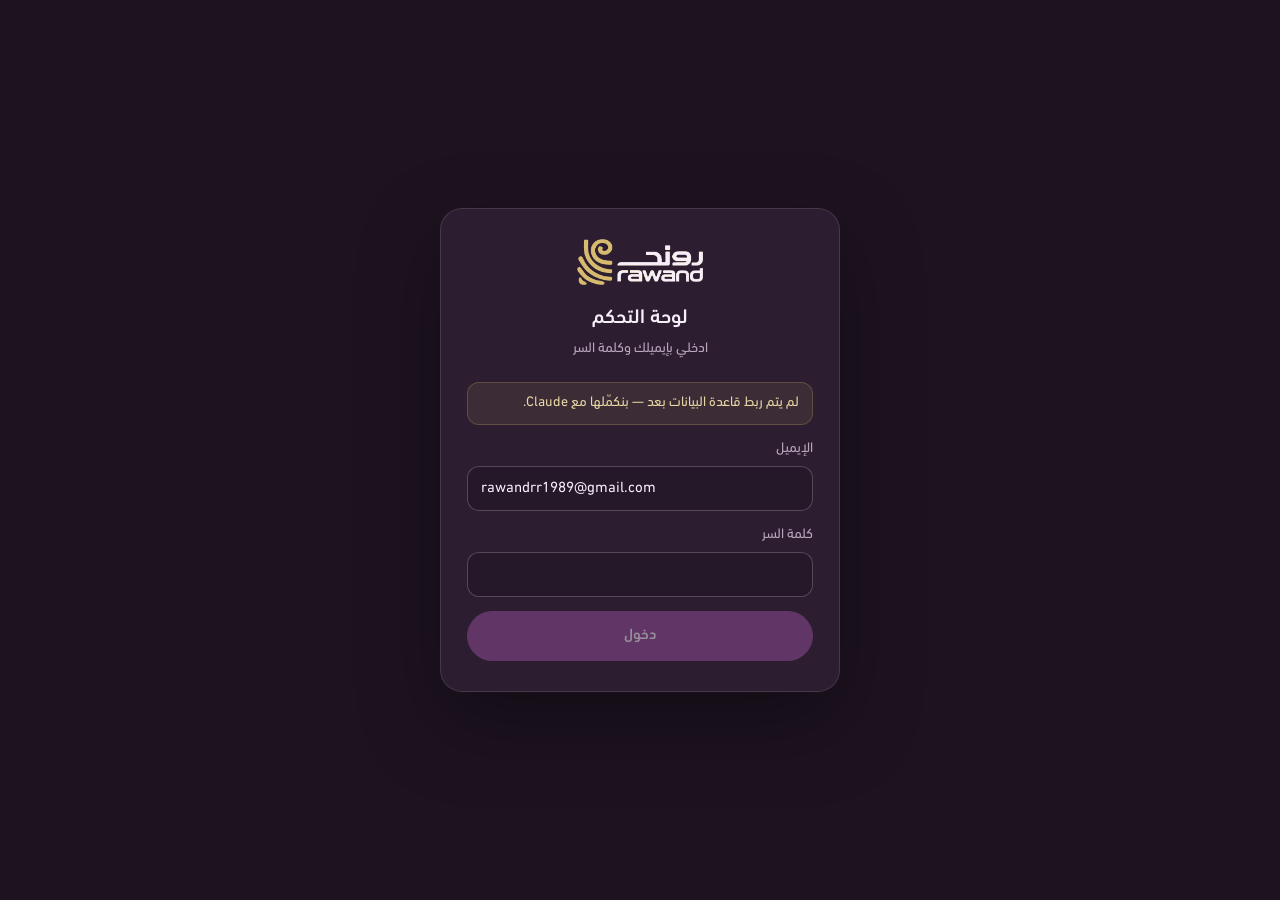
==== admin/index.html @ 7fa87ea2 "Add admin dashboard, live data layer and database setup Co-Authored-By: Claude Opus 5.5 <noreply@ant" ====
<!doctype html>
<html lang="ar" dir="rtl">
<head>
<meta charset="utf-8">
<meta name="viewport" content="width=device-width,initial-scale=1,viewport-fit=cover">
<meta name="robots" content="noindex,nofollow">
<meta name="color-scheme" content="dark">
<meta name="darkreader-lock">
<title>لوحة التحكم — Rawand</title>
<link rel="icon" href="/assets/logo-color.png">
<link rel="stylesheet" href="/assets/fonts.css">
<style>
:root{
  --bg:#1D1320; --bg2:#251829; --card:#2C1E30; --card2:#342438; --line:rgba(240,225,243,.12); --line2:rgba(240,225,243,.24);
  --fg:#F6EFF8; --muted:#BBA6BF; --dim:#8F7A93;
  --orchid:#964E9E; --orchid-hi:#E6A9EC; --gold:#C9B06D; --wa:#25D366;
  --new:#E6A9EC; --prog:#E9C46A; --done:#5FD39A; --danger:#FF7A85;
  --f:'DIN Next Rawand','DIN Next LT W23','Segoe UI',Tahoma,Arial,sans-serif;
  --r:16px; --gut:max(16px,env(safe-area-inset-left,0px));
}
*{box-sizing:border-box}
html,body{margin:0;background:var(--bg);color:var(--fg);font-family:var(--f);font-size:15px;line-height:1.55;-webkit-font-smoothing:antialiased}
body{min-height:100vh}
button,input,select,textarea{font:inherit;color:inherit}
button{cursor:pointer}
a{color:var(--orchid-hi)}
[hidden]{display:none!important}
.sr{position:absolute;width:1px;height:1px;overflow:hidden;clip:rect(0 0 0 0)}

/* ---------- buttons & inputs ---------- */
.btn{display:inline-flex;align-items:center;justify-content:center;gap:8px;border:1px solid var(--line2);background:transparent;border-radius:999px;padding:9px 18px;font-weight:500;transition:background .18s,border-color .18s,transform .12s;white-space:nowrap}
.btn:hover{background:rgba(240,225,243,.06);border-color:rgba(240,225,243,.4)}
.btn:active{transform:scale(.97)}
.btn.pri{background:var(--orchid);border-color:var(--orchid);color:#fff}
.btn.pri:hover{background:#A75DB0}
.btn.sm{padding:6px 13px;font-size:13.5px}
.btn.ghost{border-color:transparent}
.btn.danger{color:var(--danger);border-color:rgba(255,122,133,.35)}
.btn.danger:hover{background:rgba(255,122,133,.1)}
.btn[disabled]{opacity:.5;pointer-events:none}
.btn svg,.ic svg{width:18px;height:18px}
.ic{display:inline-grid;place-items:center;width:36px;height:36px;border-radius:50%;border:1px solid var(--line);background:transparent;transition:background .18s}
.ic:hover{background:rgba(240,225,243,.08)}
.ic.danger:hover{background:rgba(255,122,133,.12);color:var(--danger)}
label.f{display:block;font-size:13.5px;color:var(--muted);margin:0 0 6px}
.inp{width:100%;background:var(--bg2);border:1px solid var(--line2);border-radius:12px;padding:10px 13px;outline:none;transition:border-color .18s,box-shadow .18s}
.inp:focus{border-color:var(--orchid-hi);box-shadow:0 0 0 3px rgba(230,169,236,.15)}
textarea.inp{resize:vertical;min-height:90px}
select.inp{appearance:none;background-image:url("data:image/svg+xml,%3Csvg xmlns='http://www.w3.org/2000/svg' viewBox='0 0 24 24' fill='none' stroke='%23BBA6BF' stroke-width='2' stroke-linecap='round' stroke-linejoin='round'%3E%3Cpath d='m6 9 6 6 6-6'/%3E%3C/svg%3E");background-position:left 12px center;background-size:16px;background-repeat:no-repeat;padding-left:36px}
.row2{display:grid;grid-template-columns:1fr 1fr;gap:14px}
.fld{margin-bottom:14px}
@media (max-width:640px){.row2{grid-template-columns:1fr}}

/* ---------- login ---------- */
.login{min-height:100vh;display:grid;place-items:center;padding:24px var(--gut)}
.login-box{width:min(400px,100%);background:var(--card);border:1px solid var(--line);border-radius:22px;padding:30px 26px;box-shadow:0 30px 80px rgba(0,0,0,.35)}
.login-box img{height:46px;display:block;margin:0 auto 18px}
.login-box h1{font-size:20px;text-align:center;margin:0 0 4px;font-weight:500}
.login-box p{color:var(--muted);text-align:center;margin:0 0 22px;font-size:14px}
.login-box .btn{width:100%;padding:12px}
.msg{font-size:13.5px;border-radius:12px;padding:10px 13px;margin:0 0 14px}
.msg.err{background:rgba(255,122,133,.1);color:#FFB1B8;border:1px solid rgba(255,122,133,.25)}
.msg.info{background:rgba(201,176,109,.1);color:#E8D7A4;border:1px solid rgba(201,176,109,.25)}

/* ---------- shell ---------- */
.top{position:sticky;top:0;z-index:20;background:rgba(29,19,32,.88);backdrop-filter:blur(14px);-webkit-backdrop-filter:blur(14px);border-bottom:1px solid var(--line)}
.top-in{max-width:1180px;margin:0 auto;padding:12px var(--gut);display:flex;align-items:center;gap:14px}
.top-in .logo{height:34px}
@media (max-width:520px){.top-in .ttl{display:none}}
.top-in .ttl{font-weight:500;color:var(--muted);font-size:14px;padding-inline-start:14px;border-inline-start:1px solid var(--line)}
.top-in .sp{flex:1}
.tabs{max-width:1180px;margin:0 auto;padding:0 var(--gut) 10px;display:flex;gap:6px;overflow-x:auto;scrollbar-width:none}
.tabs::-webkit-scrollbar{display:none}
.tab{display:inline-flex;align-items:center;gap:8px;border:1px solid transparent;background:transparent;border-radius:999px;padding:8px 16px;color:var(--muted);font-weight:500;white-space:nowrap;transition:all .18s}
.tab:hover{color:var(--fg);background:rgba(240,225,243,.05)}
.tab[aria-selected="true"]{color:var(--fg);background:var(--card2);border-color:var(--line2)}
.tab svg{width:17px;height:17px}
.badge{min-width:20px;height:20px;padding:0 6px;border-radius:999px;background:var(--orchid);color:#fff;font-size:12px;display:inline-grid;place-items:center;line-height:1}
main{max-width:1180px;margin:0 auto;padding:22px var(--gut) 80px}
.head{display:flex;align-items:flex-end;justify-content:space-between;gap:14px;flex-wrap:wrap;margin-bottom:18px}
.head h2{margin:0;font-size:24px;font-weight:500}
.head p{margin:2px 0 0;color:var(--muted);font-size:14px}
.tools{display:flex;gap:8px;flex-wrap:wrap;align-items:center}
.chips{display:flex;gap:6px;flex-wrap:wrap}
.chip{border:1px solid var(--line2);background:transparent;border-radius:999px;padding:6px 14px;font-size:13.5px;color:var(--muted);display:inline-flex;gap:6px;align-items:center}
.chip[aria-pressed="true"]{background:var(--fg);color:var(--bg);border-color:var(--fg)}
.chip .n{opacity:.7;font-size:12px}
.search{position:relative}
.search input{padding-inline-start:36px;width:220px}
.search svg{position:absolute;inset-inline-start:12px;top:50%;transform:translateY(-50%);width:16px;height:16px;color:var(--dim)}
@media (max-width:640px){.search input{width:100%}.search{flex:1}}
.empty{text-align:center;color:var(--muted);padding:60px 20px;border:1px dashed var(--line2);border-radius:var(--r)}
.empty b{display:block;color:var(--fg);font-size:17px;font-weight:500;margin-bottom:4px}
.loading{color:var(--muted);padding:40px 0;text-align:center}

/* ---------- requests ---------- */
.reqs{display:grid;gap:12px}
.req{background:var(--card);border:1px solid var(--line);border-radius:var(--r);padding:16px 18px;display:grid;gap:10px;position:relative;transition:border-color .2s}
.req.is-new{border-color:rgba(230,169,236,.35)}
.req.is-new::before{content:"";position:absolute;inset-inline-start:-1px;top:18px;bottom:18px;width:3px;border-radius:3px;background:var(--orchid-hi)}
.req-top{display:flex;gap:10px;align-items:flex-start;justify-content:space-between;flex-wrap:wrap}
.req-who b{font-size:16.5px;font-weight:500}
.req-meta{display:flex;gap:6px 14px;flex-wrap:wrap;color:var(--muted);font-size:13.5px;margin-top:3px}
.tag{display:inline-flex;align-items:center;gap:6px;border-radius:999px;padding:3px 11px;font-size:13px;background:rgba(150,78,158,.22);color:var(--orchid-hi)}
.tag.g{background:rgba(201,176,109,.14);color:var(--gold)}
.req-msg{white-space:pre-wrap;background:var(--bg2);border-radius:12px;padding:11px 13px;font-size:14.5px}
.req-act{display:flex;gap:8px;flex-wrap:wrap;align-items:center}
.seg{display:inline-flex;background:var(--bg2);border:1px solid var(--line);border-radius:999px;padding:3px}
.seg button{border:0;background:transparent;border-radius:999px;padding:6px 13px;font-size:13.5px;color:var(--muted);display:inline-flex;gap:6px;align-items:center}
.seg button .dot{width:7px;height:7px;border-radius:50%;background:currentColor}
.seg button[aria-pressed="true"][data-s="new"]{background:rgba(230,169,236,.16);color:var(--new)}
.seg button[aria-pressed="true"][data-s="in_progress"]{background:rgba(233,196,106,.15);color:var(--prog)}
.seg button[aria-pressed="true"][data-s="done"]{background:rgba(95,211,154,.14);color:var(--done)}
.note{width:100%;background:transparent;border:1px dashed var(--line2);border-radius:12px;padding:8px 12px;font-size:14px;resize:vertical;min-height:40px;outline:none}
.note:focus{border-style:solid;border-color:var(--orchid-hi)}
.sp{flex:1}
.wa-btn{color:var(--wa);border-color:rgba(37,211,102,.35)}
.wa-btn:hover{background:rgba(37,211,102,.1)}

/* ---------- stats ---------- */
.kpis{display:grid;grid-template-columns:repeat(5,1fr);gap:12px;margin-bottom:14px}
@media (max-width:980px){.kpis{grid-template-columns:repeat(3,1fr)}}
@media (max-width:560px){.kpis{grid-template-columns:repeat(2,1fr)}}
.kpi{background:var(--card);border:1px solid var(--line);border-radius:var(--r);padding:15px 16px}
.kpi small{display:block;color:var(--muted);font-size:13px}
.kpi b{display:block;font-size:30px;font-weight:500;line-height:1.2;margin-top:4px;font-variant-numeric:tabular-nums}
.kpi i{font-style:normal;font-size:12.5px;color:var(--dim)}
.panel{background:var(--card);border:1px solid var(--line);border-radius:var(--r);padding:16px 18px}
.panel h3{margin:0 0 12px;font-size:15.5px;font-weight:500;display:flex;justify-content:space-between;gap:10px}
.panel h3 span{color:var(--dim);font-size:13px;font-weight:400}
.grid2{display:grid;grid-template-columns:repeat(2,1fr);gap:12px;margin-top:12px}
.grid3{display:grid;grid-template-columns:repeat(3,1fr);gap:12px;margin-top:12px}
@media (max-width:900px){.grid2,.grid3{grid-template-columns:1fr}}
.chart{width:100%;height:220px;display:block}
.chart .bar{fill:var(--orchid);transition:fill .15s}
.chart .bar:hover{fill:var(--orchid-hi)}
.chart text{fill:var(--dim);font-size:11px;font-family:var(--f)}
.chart .gl{stroke:var(--line);stroke-width:1}
.hb{display:grid;gap:9px}
.hb-row{display:grid;grid-template-columns:minmax(0,1fr) auto;gap:4px 12px;font-size:14px}
.hb-row .lb{overflow:hidden;text-overflow:ellipsis;white-space:nowrap}
.hb-row .v{color:var(--muted);font-variant-numeric:tabular-nums}
.hb-row .tr{grid-column:1/-1;height:6px;border-radius:6px;background:var(--bg2);overflow:hidden}
.hb-row .tr i{display:block;height:100%;border-radius:6px;background:linear-gradient(90deg,var(--orchid),var(--orchid-hi))}
.hb-empty{color:var(--dim);font-size:14px}

/* ---------- projects & reviews ---------- */
.cards{display:grid;grid-template-columns:repeat(auto-fill,minmax(250px,1fr));gap:14px}
.pc{background:var(--card);border:1px solid var(--line);border-radius:var(--r);overflow:hidden;display:flex;flex-direction:column;transition:transform .2s,border-color .2s}
.pc:hover{transform:translateY(-2px);border-color:var(--line2)}
.pc .cv{aspect-ratio:4/3;background:var(--bg2) center/cover no-repeat;position:relative}
.pc .cv .cnt{position:absolute;bottom:10px;inset-inline-start:10px;background:rgba(0,0,0,.55);border-radius:999px;padding:2px 10px;font-size:12.5px}
.pc .bd{padding:13px 15px;display:grid;gap:6px;flex:1}
.pc .bd b{font-weight:500;font-size:16px}
.pc .ft{display:flex;gap:6px;align-items:center;padding:10px 12px;border-top:1px solid var(--line)}
.off{opacity:.55}
.pill-off{font-size:12px;color:var(--dim);border:1px solid var(--line2);border-radius:999px;padding:1px 9px}
.rv{background:var(--card);border:1px solid var(--line);border-radius:var(--r);padding:15px 17px;display:grid;gap:8px}
.rv .st{color:var(--gold);letter-spacing:2px}
.rv p{margin:0;font-size:14.5px;color:#E9DDEB;display:-webkit-box;-webkit-line-clamp:4;-webkit-box-orient:vertical;overflow:hidden}
.rv .who{display:flex;align-items:center;gap:10px;color:var(--muted);font-size:13.5px}
.rv .who b{color:var(--fg);font-weight:500;font-size:15px}
.rv .ft{display:flex;gap:6px;align-items:center;border-top:1px solid var(--line);padding-top:10px;margin-top:2px}
.note-box{font-size:13.5px;color:var(--muted);background:var(--bg2);border-radius:12px;padding:10px 14px;margin-bottom:16px}

/* ---------- modal ---------- */
dialog{border:0;padding:0;background:transparent;color:var(--fg);max-width:none;max-height:none}
dialog::backdrop{background:rgba(10,5,12,.65);backdrop-filter:blur(4px)}
.mdl{width:min(720px,calc(100vw - 24px));max-height:calc(100vh - 40px);overflow:auto;background:var(--card);border:1px solid var(--line2);border-radius:22px;padding:22px 22px 18px}
.mdl h3{margin:0 0 16px;font-size:19px;font-weight:500;display:flex;justify-content:space-between;align-items:center}
.mdl-ft{display:flex;gap:8px;justify-content:flex-start;margin-top:8px;position:sticky;bottom:-18px;background:var(--card);padding:12px 0 2px}
.imgs{display:grid;grid-template-columns:repeat(auto-fill,minmax(110px,1fr));gap:10px}
.im{position:relative;aspect-ratio:1;border-radius:12px;overflow:hidden;background:var(--bg2) center/cover no-repeat;border:1px solid var(--line)}
.im .ctl{position:absolute;inset:auto 6px 6px 6px;display:flex;gap:4px;justify-content:center;opacity:0;transition:opacity .15s}
.im:hover .ctl,.im:focus-within .ctl{opacity:1}
@media (hover:none){.im .ctl{opacity:1}}
.im .ctl button{width:28px;height:28px;border-radius:50%;border:0;background:rgba(0,0,0,.65);display:grid;place-items:center;color:#fff}
.im .ctl button svg{width:14px;height:14px}
.im .first{position:absolute;top:6px;inset-inline-start:6px;background:var(--gold);color:#1D1320;font-size:11px;border-radius:999px;padding:1px 8px}
.im.up{display:grid;place-items:center;color:var(--muted);font-size:12.5px;text-align:center}
.drop{border:1.5px dashed var(--line2);border-radius:12px;display:grid;place-items:center;aspect-ratio:1;color:var(--muted);font-size:13px;text-align:center;padding:8px;cursor:pointer;transition:border-color .2s,background .2s}
.drop:hover,.drop.over{border-color:var(--orchid-hi);background:rgba(230,169,236,.06);color:var(--fg)}
.drop svg{width:24px;height:24px;display:block;margin:0 auto 4px}
.stars-in{display:flex;gap:4px;direction:ltr;justify-content:flex-end}
.stars-in button{border:0;background:none;font-size:24px;color:var(--dim);padding:0 2px;line-height:1}
.stars-in button.on{color:var(--gold)}
.av-pick{display:flex;gap:8px}
.av-pick button{border:1px solid var(--line2);background:transparent;border-radius:999px;padding:7px 15px}
.av-pick button[aria-pressed="true"]{background:var(--fg);color:var(--bg)}
.sw{display:inline-flex;align-items:center;gap:10px;cursor:pointer;user-select:none}
.sw input{appearance:none;width:42px;height:24px;border-radius:999px;background:var(--line2);position:relative;transition:background .2s;margin:0;cursor:pointer}
.sw input::after{content:"";position:absolute;top:3px;inset-inline-start:3px;width:18px;height:18px;border-radius:50%;background:#fff;transition:inset-inline-start .2s}
.sw input:checked{background:var(--orchid)}
.sw input:checked::after{inset-inline-start:21px}

/* ---------- toast ---------- */
.toast{position:fixed;bottom:22px;left:50%;transform:translate(-50%,20px);background:var(--fg);color:var(--bg);border-radius:999px;padding:10px 20px;font-weight:500;opacity:0;pointer-events:none;transition:all .25s;z-index:100;box-shadow:0 12px 30px rgba(0,0,0,.35)}
.toast.on{opacity:1;transform:translate(-50%,0)}
.toast.err{background:var(--danger);color:#fff}
</style>
</head>
<body>

<!-- ============ LOGIN ============ -->
<section class="login" id="vLogin" hidden>
  <form class="login-box" id="loginForm" novalidate>
    <img src="/assets/logo-onDark.png" alt="Rawand">
    <h1>لوحة التحكم</h1>
    <p>ادخلي بإيميلك وكلمة السر</p>
    <div class="msg info" id="cfgMsg" hidden>لم يتم ربط قاعدة البيانات بعد — بنكمّلها مع Claude.</div>
    <div class="msg err" id="loginErr" hidden></div>
    <div class="fld"><label class="f" for="lEmail">الإيميل</label><input class="inp" id="lEmail" type="email" autocomplete="username" dir="ltr" value="rawandrr1989@gmail.com"></div>
    <div class="fld"><label class="f" for="lPass">كلمة السر</label><input class="inp" id="lPass" type="password" autocomplete="current-password" dir="ltr"></div>
    <button class="btn pri" type="submit" id="lBtn">دخول</button>
  </form>
</section>

<!-- ============ APP ============ -->
<div id="vApp" hidden>
  <header class="top">
    <div class="top-in">
      <img class="logo" src="/assets/logo-onDark.png" alt="Rawand">
      <span class="ttl">لوحة التحكم</span>
      <span class="sp"></span>
      <a class="btn sm" href="/" target="_blank" rel="noopener">
        <svg viewBox="0 0 24 24" fill="none" stroke="currentColor" stroke-width="1.8" stroke-linecap="round" stroke-linejoin="round"><path d="M14 4h6v6"/><path d="M10 14 20 4"/><path d="M19 14v5a1 1 0 0 1-1 1H5a1 1 0 0 1-1-1V6a1 1 0 0 1 1-1h5"/></svg>
        الموقع
      </a>
      <button class="ic" id="logout" type="button" title="تسجيل خروج" aria-label="تسجيل خروج">
        <svg viewBox="0 0 24 24" fill="none" stroke="currentColor" stroke-width="1.8" stroke-linecap="round" stroke-linejoin="round"><path d="M15 4h3a2 2 0 0 1 2 2v12a2 2 0 0 1-2 2h-3"/><path d="M10 17 5 12l5-5"/><path d="M5 12h11"/></svg>
      </button>
    </div>
    <nav class="tabs" role="tablist">
      <button class="tab" role="tab" data-v="requests" aria-selected="true">
        <svg viewBox="0 0 24 24" fill="none" stroke="currentColor" stroke-width="1.8" stroke-linecap="round" stroke-linejoin="round"><path d="M4 13h4l2 3h4l2-3h4"/><path d="M5.5 5h13L20 13v6H4v-6z"/></svg>
        الطلبات <span class="badge" id="newBadge" hidden>0</span>
      </button>
      <button class="tab" role="tab" data-v="stats" aria-selected="false">
        <svg viewBox="0 0 24 24" fill="none" stroke="currentColor" stroke-width="1.8" stroke-linecap="round"><path d="M5 20V11"/><path d="M12 20V5"/><path d="M19 20v-6"/></svg>
        الإحصائيات
      </button>
      <button class="tab" role="tab" data-v="projects" aria-selected="false">
        <svg viewBox="0 0 24 24" fill="none" stroke="currentColor" stroke-width="1.8" stroke-linejoin="round"><rect x="3.5" y="4.5" width="17" height="15" rx="2.5"/><path d="m4 16 5-5 4 4 2.5-2.5L20 17" stroke-linecap="round"/><circle cx="15.5" cy="9" r="1.6"/></svg>
        المشاريع
      </button>
      <button class="tab" role="tab" data-v="reviews" aria-selected="false">
        <svg viewBox="0 0 24 24" fill="none" stroke="currentColor" stroke-width="1.8" stroke-linejoin="round"><path d="m12 3.8 2.5 5.1 5.6.8-4 3.9.9 5.6-5-2.6-5 2.6.9-5.6-4-3.9 5.6-.8z"/></svg>
        الآراء
      </button>
    </nav>
  </header>

  <main>
    <!-- REQUESTS -->
    <section data-view="requests">
      <div class="head">
        <div><h2>الطلبات</h2><p>كل طلب بيوصل من فورم «اطلب تصميمك» بالموقع.</p></div>
        <div class="tools">
          <label class="search"><span class="sr">بحث</span><svg viewBox="0 0 24 24" fill="none" stroke="currentColor" stroke-width="2" stroke-linecap="round"><circle cx="11" cy="11" r="7"/><path d="m20 20-3.5-3.5"/></svg><input class="inp" id="rqSearch" type="search" placeholder="ابحثي بالاسم أو النص…"></label>
          <button class="btn sm" id="rqRefresh" type="button"><svg viewBox="0 0 24 24" fill="none" stroke="currentColor" stroke-width="1.8" stroke-linecap="round" stroke-linejoin="round"><path d="M20 11a8 8 0 1 0-2.3 5.7"/><path d="M20 5v6h-6"/></svg>تحديث</button>
        </div>
      </div>
      <div class="chips" id="rqChips" style="margin-bottom:16px"></div>
      <div class="reqs" id="rqList"><div class="loading">جاري التحميل…</div></div>
    </section>

    <!-- STATS -->
    <section data-view="stats" hidden>
      <div class="head">
        <div><h2>الإحصائيات</h2><p>زياراتك إنتِ ما بتنحسب.</p></div>
        <div class="tools">
          <div class="chips" id="stRange">
            <button class="chip" data-d="1" aria-pressed="false">اليوم</button>
            <button class="chip" data-d="7" aria-pressed="false">٧ أيام</button>
            <button class="chip" data-d="30" aria-pressed="true">٣٠ يوم</button>
            <button class="chip" data-d="90" aria-pressed="false">٩٠ يوم</button>
          </div>
        </div>
      </div>
      <div id="stBody"><div class="loading">جاري التحميل…</div></div>
    </section>

    <!-- PROJECTS -->
    <section data-view="projects" hidden>
      <div class="head">
        <div><h2>المشاريع</h2><p>أي مشروع بتضيفيه هون بينزل بمعرض الأعمال بالقسم اللي بتختاريه.</p></div>
        <div class="tools"><button class="btn pri" id="pjAdd" type="button"><svg viewBox="0 0 24 24" fill="none" stroke="currentColor" stroke-width="2" stroke-linecap="round"><path d="M12 5v14M5 12h14"/></svg>مشروع جديد</button></div>
      </div>
      <div class="note-box">المشاريع الموجودة أصلاً بالموقع (VELORA، VEUSSEA، SAYRA…) ثابتة بالتصميم، ولتعديلها احكي لـ Claude.</div>
      <div class="cards" id="pjList"><div class="loading">جاري التحميل…</div></div>
    </section>

    <!-- REVIEWS -->
    <section data-view="reviews" hidden>
      <div class="head">
        <div><h2>آراء العملاء</h2><p>الترتيب هون هو نفس ترتيبها بالموقع.</p></div>
        <div class="tools"><button class="btn pri" id="rvAdd" type="button"><svg viewBox="0 0 24 24" fill="none" stroke="currentColor" stroke-width="2" stroke-linecap="round"><path d="M12 5v14M5 12h14"/></svg>رأي جديد</button></div>
      </div>
      <div class="cards" id="rvList"><div class="loading">جاري التحميل…</div></div>
    </section>
  </main>
</div>

<!-- project editor -->
<dialog id="pjDlg">
  <form class="mdl" id="pjForm" method="dialog" novalidate>
    <h3><span id="pjTitle">مشروع جديد</span><button class="ic" type="button" data-close aria-label="إغلاق"><svg viewBox="0 0 24 24" fill="none" stroke="currentColor" stroke-width="2" stroke-linecap="round"><path d="M6 6l12 12M18 6 6 18"/></svg></button></h3>
    <div class="row2">
      <div class="fld"><label class="f" for="pTa">اسم المشروع (عربي) *</label><input class="inp" id="pTa" required></div>
      <div class="fld"><label class="f" for="pTe">اسم المشروع (English)</label><input class="inp" id="pTe" dir="ltr"></div>
    </div>
    <div class="row2">
      <div class="fld"><label class="f" for="pCat">القسم *</label>
        <select class="inp" id="pCat"><option value="identity">هوية بصرية</option><option value="social">سوشيال ميديا</option><option value="logo">تصميم شعارات</option><option value="motion">موشن جرافيك</option></select></div>
      <div class="fld"><label class="f">الظهور بالموقع</label><label class="sw" style="margin-top:8px"><input type="checkbox" id="pPub" checked><span>منشور</span></label></div>
    </div>
    <div class="fld"><label class="f" for="pDa">وصف قصير (عربي)</label><textarea class="inp" id="pDa" rows="3"></textarea></div>
    <div class="fld"><label class="f" for="pDe">وصف قصير (English)</label><textarea class="inp" id="pDe" rows="3" dir="ltr"></textarea></div>
    <div class="fld"><label class="f">الصور — أول صورة هي الغلاف. بتتضغط لحالها قبل الرفع.</label>
      <div class="imgs" id="pImgs"></div>
      <input type="file" id="pFile" accept="image/*" multiple hidden>
    </div>
    <div class="msg err" id="pErr" hidden></div>
    <div class="mdl-ft"><button class="btn pri" type="submit" id="pSave">حفظ</button><button class="btn" type="button" data-close>إلغاء</button></div>
  </form>
</dialog>

<!-- review editor -->
<dialog id="rvDlg">
  <form class="mdl" id="rvForm" method="dialog" novalidate>
    <h3><span id="rvTitle">رأي جديد</span><button class="ic" type="button" data-close aria-label="إغلاق"><svg viewBox="0 0 24 24" fill="none" stroke="currentColor" stroke-width="2" stroke-linecap="round"><path d="M6 6l12 12M18 6 6 18"/></svg></button></h3>
    <div class="row2">
      <div class="fld"><label class="f" for="rNa">اسم العميل (عربي) *</label><input class="inp" id="rNa"></div>
      <div class="fld"><label class="f" for="rNe">اسم العميل (English)</label><input class="inp" id="rNe" dir="ltr"></div>
    </div>
    <div class="row2">
      <div class="fld"><label class="f" for="rPa">نوع المشروع (عربي)</label><input class="inp" id="rPa" placeholder="مثلاً: هوية بصرية"></div>
      <div class="fld"><label class="f" for="rPe">نوع المشروع (English)</label><input class="inp" id="rPe" dir="ltr" placeholder="e.g. Visual identity"></div>
    </div>
    <div class="fld"><label class="f" for="rTa">نص الرأي (عربي) *</label><textarea class="inp" id="rTa" rows="4"></textarea></div>
    <div class="fld"><label class="f" for="rTe">نص الرأي (English)</label><textarea class="inp" id="rTe" rows="4" dir="ltr"></textarea></div>
    <div class="row2">
      <div class="fld"><label class="f">التقييم</label><div class="stars-in" id="rStars"></div></div>
      <div class="fld"><label class="f">الأيقونة</label><div class="av-pick" id="rAv"><button type="button" data-a="woman">👩 امرأة</button><button type="button" data-a="man">👨 رجل</button></div></div>
    </div>
    <div class="fld"><label class="sw"><input type="checkbox" id="rPub" checked><span>منشور بالموقع</span></label></div>
    <div class="msg err" id="rErr" hidden></div>
    <div class="mdl-ft"><button class="btn pri" type="submit" id="rSave">حفظ</button><button class="btn" type="button" data-close>إلغاء</button></div>
  </form>
</dialog>

<div class="toast" id="toast" role="status" aria-live="polite"></div>

<script src="/assets/rw-config.js"></script>
<script src="/admin/supabase.js"></script>
<script>
(function(){
'use strict';
var $=function(s,r){return (r||document).querySelector(s)}, $$=function(s,r){return Array.prototype.slice.call((r||document).querySelectorAll(s))};
var CFG=window.RW_SB||{};
var sb=null;

/* ---------- helpers ---------- */
function esc(s){return String(s==null?'':s).replace(/[&<>"']/g,function(c){return{'&':'&amp;','<':'&lt;','>':'&gt;','"':'&quot;',"'":'&#39;'}[c]})}
var tt;
function toast(msg,err){var t=$('#toast');t.textContent=msg;t.className='toast on'+(err?' err':'');clearTimeout(tt);tt=setTimeout(function(){t.className='toast'+(err?' err':'')},2600)}
function fail(e){console.error(e);toast('صار خطأ: '+((e&&e.message)||'حاولي مرة تانية'),true)}
var AR_NUM=new Intl.NumberFormat('en-US');
function n(x){return AR_NUM.format(x||0)}
function when(iso){
  var d=new Date(iso), s=(Date.now()-d)/1000;
  if(s<60) return 'الآن';
  if(s<3600) return 'قبل '+n(Math.floor(s/60))+' دقيقة';
  if(s<86400) return 'قبل '+n(Math.floor(s/3600))+' ساعة';
  if(s<86400*7) return 'قبل '+n(Math.floor(s/86400))+' يوم';
  return d.toLocaleDateString('ar-EG-u-nu-latn',{day:'numeric',month:'long',year:'numeric'});
}
function full(iso){return new Date(iso).toLocaleString('ar-EG-u-nu-latn',{weekday:'long',day:'numeric',month:'long',hour:'numeric',minute:'2-digit'})}
var CAT={identity:'هوية بصرية',social:'سوشيال ميديا',logo:'تصميم شعارات',motion:'موشن جرافيك'};
var ST={new:'جديد',in_progress:'قيد التنفيذ',done:'منتهي'};
var ICON={
  up:'<svg viewBox="0 0 24 24" fill="none" stroke="currentColor" stroke-width="2" stroke-linecap="round" stroke-linejoin="round"><path d="m6 15 6-6 6 6"/></svg>',
  down:'<svg viewBox="0 0 24 24" fill="none" stroke="currentColor" stroke-width="2" stroke-linecap="round" stroke-linejoin="round"><path d="m6 9 6 6 6-6"/></svg>',
  right:'<svg viewBox="0 0 24 24" fill="none" stroke="currentColor" stroke-width="2" stroke-linecap="round" stroke-linejoin="round"><path d="m9 6 6 6-6 6"/></svg>',
  left:'<svg viewBox="0 0 24 24" fill="none" stroke="currentColor" stroke-width="2" stroke-linecap="round" stroke-linejoin="round"><path d="m15 6-6 6 6 6"/></svg>',
  edit:'<svg viewBox="0 0 24 24" fill="none" stroke="currentColor" stroke-width="1.8" stroke-linecap="round" stroke-linejoin="round"><path d="M4 20h4L19 9l-4-4L4 16z"/><path d="m13.5 6.5 4 4"/></svg>',
  trash:'<svg viewBox="0 0 24 24" fill="none" stroke="currentColor" stroke-width="1.8" stroke-linecap="round" stroke-linejoin="round"><path d="M4 7h16"/><path d="M9 7V4.5h6V7"/><path d="M6.5 7 7.5 20h9l1-13"/></svg>',
  eye:'<svg viewBox="0 0 24 24" fill="none" stroke="currentColor" stroke-width="1.8" stroke-linecap="round" stroke-linejoin="round"><path d="M2.5 12S6 5.5 12 5.5 21.5 12 21.5 12 18 18.5 12 18.5 2.5 12 2.5 12z"/><circle cx="12" cy="12" r="3"/></svg>',
  eyeoff:'<svg viewBox="0 0 24 24" fill="none" stroke="currentColor" stroke-width="1.8" stroke-linecap="round" stroke-linejoin="round"><path d="M4 4l16 16"/><path d="M9.9 5.8A9.6 9.6 0 0 1 12 5.5C18 5.5 21.5 12 21.5 12a17 17 0 0 1-3 3.8M6.2 7.5A17 17 0 0 0 2.5 12S6 18.5 12 18.5c1.4 0 2.7-.3 3.8-.9"/><path d="M10 10a3 3 0 0 0 4 4"/></svg>',
  x:'<svg viewBox="0 0 24 24" fill="none" stroke="currentColor" stroke-width="2.2" stroke-linecap="round"><path d="M6 6l12 12M18 6 6 18"/></svg>',
  plus:'<svg viewBox="0 0 24 24" fill="none" stroke="currentColor" stroke-width="1.8" stroke-linecap="round"><path d="M12 5v14M5 12h14"/></svg>',
  wa:'<svg viewBox="0 0 24 24" fill="currentColor"><path d="M12 2a10 10 0 0 0-8.6 15.1L2 22l5-1.3A10 10 0 1 0 12 2Zm0 18.2c-1.5 0-3-.4-4.3-1.2l-.3-.2-3 .8.8-2.9-.2-.3A8.2 8.2 0 1 1 12 20.2Z"/></svg>',
  mail:'<svg viewBox="0 0 24 24" fill="none" stroke="currentColor" stroke-width="1.8" stroke-linecap="round" stroke-linejoin="round"><rect x="3" y="5" width="18" height="14" rx="2.5"/><path d="m3.5 7 8.5 6 8.5-6"/></svg>'
};

/* ---------- boot ---------- */
function showLogin(){$('#vApp').hidden=true;$('#vLogin').hidden=false;setTimeout(function(){$('#lPass').focus()},50)}
if(!CFG.url||!CFG.key||!window.supabase){
  $('#vLogin').hidden=false;$('#cfgMsg').hidden=false;$('#lBtn').disabled=true;
  return;
}
sb=window.supabase.createClient(CFG.url,CFG.key,{auth:{persistSession:true,autoRefreshToken:true}});
try{localStorage.setItem('rw-admin','1')}catch(e){}

$('#loginForm').addEventListener('submit',function(e){
  e.preventDefault();
  var b=$('#lBtn'), er=$('#loginErr'); er.hidden=true; b.disabled=true; b.textContent='جاري الدخول…';
  sb.auth.signInWithPassword({email:$('#lEmail').value.trim(),password:$('#lPass').value}).then(function(r){
    b.disabled=false; b.textContent='دخول';
    if(r.error){er.textContent=/Invalid login/i.test(r.error.message)?'الإيميل أو كلمة السر غلط.':r.error.message;er.hidden=false;return}
    start();
  });
});
$('#logout').addEventListener('click',function(){sb.auth.signOut().then(function(){location.reload()})});
sb.auth.getSession().then(function(r){ if(r.data&&r.data.session) start(); else showLogin(); });

var started=false;
function start(){
  if(started) return; started=true;
  $('#vLogin').hidden=true; $('#vApp').hidden=false;
  var v=(location.hash||'').slice(1); if(!VIEWS[v]) v='requests';
  go(v);
  loadRequests();
  setInterval(function(){ if(!document.hidden) loadRequests(true) },60000);
}

/* ---------- tabs ---------- */
var VIEWS={requests:function(){},stats:function(){loadStats()},projects:function(){loadProjects()},reviews:function(){loadReviews()}};
function go(v){
  $$('.tab').forEach(function(t){t.setAttribute('aria-selected',t.dataset.v===v?'true':'false')});
  $$('[data-view]').forEach(function(s){s.hidden=s.dataset.view!==v});
  history.replaceState(null,'','#'+v);
  VIEWS[v]();
  window.scrollTo(0,0);
}
$$('.tab').forEach(function(t){t.addEventListener('click',function(){go(t.dataset.v)})});

/* ================= REQUESTS ================= */
var RQ=[], rqFilter='all';
function loadRequests(quiet){
  return sb.from('requests').select('*').order('created_at',{ascending:false}).limit(500).then(function(r){
    if(r.error) return quiet?null:fail(r.error);
    RQ=r.data||[]; renderRequests();
  });
}
function renderRequests(){
  var c={all:RQ.length,new:0,in_progress:0,done:0}; RQ.forEach(function(x){c[x.status]++});
  var b=$('#newBadge'); b.textContent=n(c.new); b.hidden=!c.new;
  document.title=(c.new?'('+c.new+') ':'')+'لوحة التحكم — Rawand';
  $('#rqChips').innerHTML=[['all','الكل'],['new','جديد'],['in_progress','قيد التنفيذ'],['done','منتهي']].map(function(x){
    return '<button class="chip" data-f="'+x[0]+'" aria-pressed="'+(rqFilter===x[0])+'">'+x[1]+' <span class="n">'+n(c[x[0]])+'</span></button>';
  }).join('');
  var q=$('#rqSearch').value.trim().toLowerCase();
  var list=RQ.filter(function(x){
    if(rqFilter!=='all'&&x.status!==rqFilter) return false;
    if(!q) return true;
    return [x.name,x.message,x.service,x.contact,x.note].join(' ').toLowerCase().indexOf(q)>=0;
  });
  var L=$('#rqList');
  if(!RQ.length){L.innerHTML='<div class="empty"><b>لسا ما في طلبات</b>أول ما حدا يعبّي فورم «اطلب تصميمك» بيظهر طلبه هون.</div>';return}
  if(!list.length){L.innerHTML='<div class="empty"><b>ما في نتائج</b>جربي فلتر تاني.</div>';return}
  L.innerHTML=list.map(function(x){
    var ct=(x.contact||'').trim(), digits=ct.replace(/[^\d]/g,''), act='';
    if(ct.indexOf('@')>0) act='<a class="btn sm" href="mailto:'+esc(ct)+'">'+ICON.mail+'إيميل</a>';
    else if(digits.length>=8) act='<a class="btn sm wa-btn" href="https://wa.me/'+digits.replace(/^00/,'')+'" target="_blank" rel="noopener">'+ICON.wa+'واتساب</a>';
    return '<article class="req'+(x.status==='new'?' is-new':'')+'" data-id="'+x.id+'">'+
      '<div class="req-top"><div class="req-who"><b>'+esc(x.name||'بدون اسم')+'</b>'+
        '<div class="req-meta"><span title="'+esc(full(x.created_at))+'">'+when(x.created_at)+'</span>'+(ct?'<span dir="ltr">'+esc(ct)+'</span>':'')+(x.lang==='en'?'<span>English</span>':'')+'</div></div>'+
        '<div class="chips">'+(x.service?'<span class="tag">'+esc(x.service)+'</span>':'')+(x.budget?'<span class="tag g">'+esc(x.budget)+'</span>':'')+'</div></div>'+
      (x.message?'<div class="req-msg">'+esc(x.message)+'</div>':'')+
      '<textarea class="note" rows="1" placeholder="ملاحظة لإلك (ما حدا بيشوفها)…" data-note>'+esc(x.note||'')+'</textarea>'+
      '<div class="req-act"><div class="seg" role="group" aria-label="الحالة">'+
        ['new','in_progress','done'].map(function(s){return '<button type="button" data-s="'+s+'" aria-pressed="'+(x.status===s)+'"><span class="dot"></span>'+ST[s]+'</button>'}).join('')+
      '</div><span class="sp"></span>'+act+'<button class="ic danger" type="button" data-del title="حذف" aria-label="حذف">'+ICON.trash+'</button></div>'+
    '</article>';
  }).join('');
}
$('#rqChips').addEventListener('click',function(e){var b=e.target.closest('.chip');if(!b)return;rqFilter=b.dataset.f;renderRequests()});
$('#rqSearch').addEventListener('input',renderRequests);
$('#rqRefresh').addEventListener('click',function(){loadRequests().then(function(){toast('تم التحديث')})});
$('#rqList').addEventListener('click',function(e){
  var card=e.target.closest('.req'); if(!card) return; var id=+card.dataset.id, x=RQ.find(function(r){return r.id===id});
  var sbtn=e.target.closest('[data-s]');
  if(sbtn){ var s=sbtn.dataset.s; if(x.status===s) return; var old=x.status; x.status=s; renderRequests();
    sb.from('requests').update({status:s}).eq('id',id).then(function(r){ if(r.error){x.status=old;renderRequests();fail(r.error)} else toast('صار «'+ST[s]+'»') }); return; }
  if(e.target.closest('[data-del]')){
    if(!confirm('أكيد بدك تحذفي طلب «'+(x.name||'بدون اسم')+'»؟')) return;
    sb.from('requests').delete().eq('id',id).then(function(r){ if(r.error) return fail(r.error); RQ=RQ.filter(function(q){return q.id!==id}); renderRequests(); toast('انحذف الطلب') });
  }
});
$('#rqList').addEventListener('change',function(e){
  if(!e.target.matches('[data-note]')) return;
  var id=+e.target.closest('.req').dataset.id, x=RQ.find(function(r){return r.id===id}), v=e.target.value.trim()||null;
  sb.from('requests').update({note:v}).eq('id',id).then(function(r){ if(r.error) return fail(r.error); x.note=v; toast('انحفظت الملاحظة') });
});

/* ================= STATS ================= */
var stDays=30;
$('#stRange').addEventListener('click',function(e){var b=e.target.closest('.chip');if(!b)return;stDays=+b.dataset.d;$$('#stRange .chip').forEach(function(c){c.setAttribute('aria-pressed',c===b)});loadStats()});
function since(days){var d=new Date();d.setHours(0,0,0,0);d.setDate(d.getDate()-(days-1));return d}
function fetchEvents(from){
  var all=[], page=0, size=1000;
  function next(){
    return sb.from('events').select('created_at,type,label,ref,device,lang,sid').gte('created_at',from.toISOString())
      .order('created_at',{ascending:true}).range(page*size,page*size+size-1).then(function(r){
        if(r.error) throw r.error;
        all=all.concat(r.data||[]);
        if((r.data||[]).length===size&&page<40){page++;return next()}
        return all;
      });
  }
  return next();
}
var stToken=0;
function loadStats(){
  var tok=++stToken, from=since(stDays);
  $('#stBody').innerHTML='<div class="loading">جاري التحميل…</div>';
  fetchEvents(from).then(function(ev){ if(tok===stToken) renderStats(ev,from) }).catch(fail);
}
function count(arr,key){var m={};arr.forEach(function(x){var k=typeof key==='function'?key(x):x[key];if(k==null||k==='')return;m[k]=(m[k]||0)+1});return Object.keys(m).map(function(k){return[k,m[k]]}).sort(function(a,b){return b[1]-a[1]})}
function uniq(arr,key){var s={};arr.forEach(function(x){s[x[key]]=1});return Object.keys(s).length}
function hbars(rows,map,limit){
  rows=rows.slice(0,limit||7);
  if(!rows.length) return '<div class="hb-empty">لسا ما في بيانات.</div>';
  var mx=rows[0][1];
  return '<div class="hb">'+rows.map(function(r){
    var name=map?(map[r[0]]||r[0]):r[0];
    return '<div class="hb-row"><span class="lb" title="'+esc(name)+'">'+esc(name)+'</span><span class="v">'+n(r[1])+'</span><span class="tr"><i style="width:'+Math.max(3,r[1]/mx*100)+'%"></i></span></div>';
  }).join('')+'</div>';
}
var EVT={view:'فتح الموقع',whatsapp:'ضغط واتساب',request:'إرسال طلب',cta:'زر «اطلب تصميمك»',service:'طلب من قسم الخدمات',gallery:'فتح معرض الأعمال',filter:'فلترة المعرض',image:'فتح صورة',email:'ضغط الإيميل',lang:'تغيير اللغة',mode:'تغيير الوضع الليلي',outbound:'رابط خارجي'};
var DEV={mobile:'موبايل',desktop:'كمبيوتر',tablet:'تابلت'};
var FIL={all:'الكل',social:'سوشيال ميديا',logo:'شعارات',identity:'هوية بصرية',motion:'موشن'};
var SVC={identity:'هوية بصرية',social:'سوشيال ميديا',logo:'شعار',motion:'موشن',print:'مطبوعات',presentation:'عروض تقديمية'};
function dayKey(d){return d.getFullYear()+'-'+(d.getMonth()+1)+'-'+d.getDate()}
function renderStats(ev,from){
  var visitors=uniq(ev,'sid');
  var views=ev.filter(function(e){return e.type==='view'});
  var wa=ev.filter(function(e){return e.type==='whatsapp'});
  var req=ev.filter(function(e){return e.type==='request'});
  var waUsers=uniq(wa,'sid');
  var conv=visitors?Math.round(waUsers/visitors*1000)/10:0;
  var reqDb=RQ.filter(function(r){return new Date(r.created_at)>=from}).length;

  // daily series
  var days=[], idx={}, d=new Date(from), today=new Date(); today.setHours(0,0,0,0);
  while(d<=today){var k=dayKey(d);idx[k]=days.length;days.push({d:new Date(d),s:{},v:0});d.setDate(d.getDate()+1)}
  ev.forEach(function(e){var t=new Date(e.created_at),i=idx[dayKey(t)];if(i==null)return;days[i].s[e.sid]=1;if(e.type==='view')days[i].v++});
  var series=days.map(function(x){return{d:x.d,u:Object.keys(x.s).length,v:x.v}});

  var hourly=stDays===1;
  if(hourly){
    series=[];for(var h=0;h<24;h++)series.push({h:h,s:{},u:0,v:0});
    ev.forEach(function(e){var t=new Date(e.created_at);series[t.getHours()].s[e.sid]=1;if(e.type==='view')series[t.getHours()].v++});
    series.forEach(function(x){x.u=Object.keys(x.s).length});
  }

  var refs=count(views,function(e){return e.ref||'دخول مباشر / واتساب'});
  var imgs=count(ev.filter(function(e){return e.type==='image'}),'label');
  var svcs=count(ev.filter(function(e){return e.type==='service'||e.type==='request'}),function(e){return SVC[e.label]||e.label});
  var filters=count(ev.filter(function(e){return e.type==='filter'&&e.label!=='all'}),'label');
  var acts=count(ev.filter(function(e){return e.type!=='view'}),'type');
  var devs=count(views,'device');
  var langs=count(views,function(e){return e.lang==='en'?'إنجليزي':'عربي'});

  $('#stBody').innerHTML=
    '<div class="kpis">'+
      kpi('الزوّار',visitors,'شخص مختلف')+
      kpi('مرات فتح الموقع',views.length,'')+
      kpi('ضغطات واتساب',wa.length,n(waUsers)+' شخص')+
      kpi('الطلبات',reqDb,'من الفورم')+
      kpi('نسبة التواصل',conv,'% من الزوار راسلوكي',true)+
    '</div>'+
    '<div class="panel"><h3>'+(hourly?'الزوار حسب الساعة (اليوم)':'الزوار كل يوم')+'<span>مرّري على العمود لتشوفي الرقم</span></h3>'+chart(series,hourly)+'</div>'+
    '<div class="grid2">'+
      '<div class="panel"><h3>شو بيعملوا بالموقع</h3>'+hbars(acts,EVT,8)+'</div>'+
      '<div class="panel"><h3>من وين بيجوا</h3>'+hbars(refs,null,7)+'</div>'+
    '</div>'+
    '<div class="grid3">'+
      '<div class="panel"><h3>أكثر الصور فتحاً</h3>'+hbars(imgs,null,6)+'</div>'+
      '<div class="panel"><h3>الخدمات المطلوبة</h3>'+hbars(svcs,null,6)+'</div>'+
      '<div class="panel"><h3>أقسام المعرض</h3>'+hbars(filters,FIL,5)+'</div>'+
    '</div>'+
    '<div class="grid2">'+
      '<div class="panel"><h3>الأجهزة</h3>'+hbars(devs,DEV,3)+'</div>'+
      '<div class="panel"><h3>لغة التصفح</h3>'+hbars(langs,null,2)+'</div>'+
    '</div>';
}
function kpi(t,v,sub,pct){return '<div class="kpi"><small>'+t+'</small><b>'+(pct?n(v)+'%':n(v))+'</b><i>'+esc(pct?'من الزوار راسلوكي':sub)+'</i></div>'}
function chart(series,hourly){
  var W=1000,H=220,pl=34,pb=26,pt=10,cw=W-pl-6,ch=H-pb-pt;
  var mx=Math.max.apply(null,series.map(function(x){return x.u}).concat([1]));
  var step=Math.max(1,Math.ceil(mx/4)), top=step*4;
  var bw=cw/series.length, gap=Math.min(6,bw*.28);
  var g='';
  for(var i=0;i<=4;i++){var y=pt+ch-ch*i/4;g+='<line class="gl" x1="'+pl+'" x2="'+(W-6)+'" y1="'+y+'" y2="'+y+'"/><text x="'+(pl-8)+'" y="'+(y+4)+'" text-anchor="end">'+n(step*i)+'</text>'}
  var every=Math.ceil(series.length/10);
  series.forEach(function(x,k){
    var h=ch*x.u/top, xx=pl+k*bw+gap/2, y=pt+ch-h;
    var lab=hourly?(x.h+':00'):x.d.toLocaleDateString('ar-EG-u-nu-latn',{day:'numeric',month:'short'});
    g+='<rect class="bar" x="'+xx+'" y="'+(x.u?y:pt+ch-1)+'" width="'+Math.max(1,bw-gap)+'" height="'+(x.u?Math.max(h,2):1)+'" rx="3"><title>'+lab+': '+n(x.u)+' زائر · '+n(x.v)+' فتح</title></rect>';
    if(k%every===0) g+='<text x="'+(xx+(bw-gap)/2)+'" y="'+(H-8)+'" text-anchor="middle">'+lab+'</text>';
  });
  return '<svg class="chart" viewBox="0 0 '+W+' '+H+'" preserveAspectRatio="none" style="direction:ltr" role="img" aria-label="رسم الزوار">'+g+'</svg>';
}

/* ================= PROJECTS ================= */
var PJ=[];
function loadProjects(){
  return sb.from('projects').select('*').order('sort',{ascending:true}).order('created_at',{ascending:false}).then(function(r){
    if(r.error) return fail(r.error); PJ=r.data||[]; renderProjects();
  });
}
function renderProjects(){
  var L=$('#pjList');
  if(!PJ.length){L.innerHTML='<div class="empty" style="grid-column:1/-1"><b>لسا ما ضفتي مشاريع من هون</b>اضغطي «مشروع جديد» وارفعي صوره، وبينزل بالمعرض فوراً.</div>';return}
  L.innerHTML=PJ.map(function(p,i){
    var im=p.images||[];
    return '<article class="pc'+(p.published?'':' off')+'" data-id="'+p.id+'">'+
      '<div class="cv" style="background-image:url(\''+esc(im[0]||'')+'\')">'+(im.length?'<span class="cnt">'+n(im.length)+' صور</span>':'')+'</div>'+
      '<div class="bd"><b>'+esc(p.title_ar)+'</b><div><span class="tag">'+CAT[p.category]+'</span> '+(p.published?'':'<span class="pill-off">مخفي</span>')+'</div></div>'+
      '<div class="ft"><button class="ic" data-a="up" title="لقدّام" aria-label="لقدّام"'+(i===0?' disabled':'')+'>'+ICON.right+'</button><button class="ic" data-a="down" title="لورا" aria-label="لورا"'+(i===PJ.length-1?' disabled':'')+'>'+ICON.left+'</button>'+
      '<span class="sp"></span><button class="ic" data-a="pub" title="'+(p.published?'إخفاء':'إظهار')+'">'+(p.published?ICON.eye:ICON.eyeoff)+'</button><button class="ic" data-a="edit" title="تعديل">'+ICON.edit+'</button><button class="ic danger" data-a="del" title="حذف">'+ICON.trash+'</button></div>'+
    '</article>';
  }).join('');
}
function reorder(list,table,i,j,render){
  var a=list[i],b=list[j]; list[i]=b;list[j]=a;
  var ups=list.map(function(x,k){x.sort=(k+1)*10;return sb.from(table).update({sort:x.sort}).eq('id',x.id)});
  render();
  return Promise.all(ups).then(function(rs){var e=rs.find(function(r){return r.error});if(e)fail(e.error);else toast('تم تغيير الترتيب')});
}
$('#pjList').addEventListener('click',function(e){
  var b=e.target.closest('[data-a]'); if(!b) return; var card=b.closest('.pc'), id=+card.dataset.id, i=PJ.findIndex(function(p){return p.id===id}), p=PJ[i];
  var a=b.dataset.a;
  if(a==='up'&&i>0) return reorder(PJ,'projects',i,i-1,renderProjects);
  if(a==='down'&&i<PJ.length-1) return reorder(PJ,'projects',i,i+1,renderProjects);
  if(a==='pub') return sb.from('projects').update({published:!p.published}).eq('id',id).then(function(r){if(r.error)return fail(r.error);p.published=!p.published;renderProjects();toast(p.published?'صار ظاهر بالموقع':'انخفى من الموقع')});
  if(a==='edit') return openProject(p);
  if(a==='del'){
    if(!confirm('أكيد بدك تحذفي مشروع «'+p.title_ar+'» وصوره؟')) return;
    sb.from('projects').delete().eq('id',id).then(function(r){
      if(r.error) return fail(r.error);
      removeFiles(p.images||[]);
      PJ.splice(i,1); renderProjects(); toast('انحذف المشروع');
    });
  }
});

/* image handling */
function pathOf(url){var m=String(url).match(/\/object\/public\/work\/(.+)$/);return m?decodeURIComponent(m[1]):null}
function removeFiles(urls){var ps=urls.map(pathOf).filter(Boolean);if(ps.length)sb.storage.from('work').remove(ps)}
function compress(file){
  return new Promise(function(res,rej){
    if(/gif|svg/.test(file.type)) return res({blob:file,ext:file.type.indexOf('svg')>=0?'svg':'gif'});
    var url=URL.createObjectURL(file), img=new Image();
    img.onload=function(){
      var max=2200, s=Math.min(1,max/Math.max(img.naturalWidth,img.naturalHeight));
      var c=document.createElement('canvas'); c.width=Math.round(img.naturalWidth*s); c.height=Math.round(img.naturalHeight*s);
      c.getContext('2d').drawImage(img,0,0,c.width,c.height); URL.revokeObjectURL(url);
      c.toBlob(function(b){ if(!b) return rej(new Error('ما قدرت أجهز الصورة')); if(b.type!=='image/webp') return res({blob:b,ext:'jpg'}); res({blob:b,ext:'webp'}) },'image/webp',.86);
    };
    img.onerror=function(){URL.revokeObjectURL(url);rej(new Error('الملف مش صورة'))};
    img.src=url;
  });
}
function upload(file){
  return compress(file).then(function(o){
    var path='projects/'+Date.now()+'-'+Math.random().toString(36).slice(2,8)+'.'+o.ext;
    return sb.storage.from('work').upload(path,o.blob,{contentType:o.blob.type||('image/'+o.ext),cacheControl:'31536000'}).then(function(r){
      if(r.error) throw r.error;
      return sb.storage.from('work').getPublicUrl(path).data.publicUrl;
    });
  });
}

/* project editor */
var pjEdit=null, pjImgs=[], pjNew=[], pjBusy=0;
function openProject(p){
  pjEdit=p||null; pjImgs=p?(p.images||[]).slice():[]; pjNew=[];
  $('#pjTitle').textContent=p?'تعديل المشروع':'مشروع جديد';
  $('#pTa').value=p?p.title_ar:''; $('#pTe').value=p?(p.title_en||''):'';
  $('#pCat').value=p?p.category:'identity'; $('#pPub').checked=p?p.published:true;
  $('#pDa').value=p?(p.desc_ar||''):''; $('#pDe').value=p?(p.desc_en||''):'';
  $('#pErr').hidden=true; renderImgs(); $('#pjDlg').showModal();
}
function renderImgs(){
  var h=pjImgs.map(function(u,i){
    return '<div class="im" style="background-image:url(\''+esc(u)+'\')">'+(i===0?'<span class="first">غلاف</span>':'')+
      '<div class="ctl"><button type="button" data-m="-1" aria-label="لقدّام"'+(i===0?' hidden':'')+'>'+ICON.right+'</button><button type="button" data-x="'+i+'" aria-label="شيل">'+ICON.x+'</button><button type="button" data-m="1" aria-label="لورا"'+(i===pjImgs.length-1?' hidden':'')+'>'+ICON.left+'</button></div></div>';
  }).join('');
  for(var k=0;k<pjBusy;k++) h+='<div class="im up">جاري الرفع…</div>';
  h+='<label class="drop" id="pDrop" tabindex="0">'+'<span>'+ICON.plus+'أضيفي صور<br><small>أو اسحبيها لهون</small></span></label>';
  $('#pImgs').innerHTML=h;
  $$('#pImgs .im').forEach(function(el,i){el.dataset.i=i});
  $('#pSave').disabled=pjBusy>0;
}
$('#pImgs').addEventListener('click',function(e){
  if(e.target.closest('#pDrop')){$('#pFile').click();return}
  var x=e.target.closest('[data-x]'), m=e.target.closest('[data-m]');
  if(x){var i=+x.dataset.x;var u=pjImgs.splice(i,1)[0];if(pjNew.indexOf(u)>=0){removeFiles([u]);pjNew.splice(pjNew.indexOf(u),1)}renderImgs();return}
  if(m){var i2=+m.closest('.im').dataset.i, j=i2+(+m.dataset.m);var t=pjImgs[i2];pjImgs[i2]=pjImgs[j];pjImgs[j]=t;renderImgs()}
});
$('#pImgs').addEventListener('keydown',function(e){if(e.target.id==='pDrop'&&(e.key==='Enter'||e.key===' ')){e.preventDefault();$('#pFile').click()}});
['dragenter','dragover'].forEach(function(t){$('#pImgs').addEventListener(t,function(e){e.preventDefault();var d=$('#pDrop');if(d)d.classList.add('over')})});
['dragleave','drop'].forEach(function(t){$('#pImgs').addEventListener(t,function(e){e.preventDefault();var d=$('#pDrop');if(d)d.classList.remove('over')})});
$('#pImgs').addEventListener('drop',function(e){addFiles(e.dataTransfer.files)});
$('#pFile').addEventListener('change',function(){addFiles(this.files);this.value=''});
function addFiles(files){
  files=Array.prototype.filter.call(files||[],function(f){return /^image\//.test(f.type)});
  if(!files.length) return;
  pjBusy+=files.length; renderImgs();
  files.reduce(function(chain,f){
    return chain.then(function(){
      return upload(f).then(function(u){pjImgs.push(u);pjNew.push(u)}).catch(function(e){fail(e)}).then(function(){pjBusy--;renderImgs()});
    });
  },Promise.resolve());
}
$('#pjAdd').addEventListener('click',function(){openProject(null)});
$('#pjForm').addEventListener('submit',function(e){
  e.preventDefault();
  var er=$('#pErr'); er.hidden=true;
  var row={title_ar:$('#pTa').value.trim(),title_en:$('#pTe').value.trim()||null,category:$('#pCat').value,
    desc_ar:$('#pDa').value.trim()||null,desc_en:$('#pDe').value.trim()||null,images:pjImgs,published:$('#pPub').checked};
  if(!row.title_ar){er.textContent='اكتبي اسم المشروع بالعربي.';er.hidden=false;$('#pTa').focus();return}
  if(!pjImgs.length){er.textContent='ضيفي صورة وحدة على الأقل.';er.hidden=false;return}
  var b=$('#pSave'); b.disabled=true; b.textContent='جاري الحفظ…';
  var q=pjEdit?sb.from('projects').update(row).eq('id',pjEdit.id):sb.from('projects').insert(Object.assign({sort:0},row));
  q.then(function(r){
    b.disabled=false; b.textContent='حفظ';
    if(r.error) return fail(r.error);
    if(pjEdit){var gone=(pjEdit.images||[]).filter(function(u){return pjImgs.indexOf(u)<0});removeFiles(gone)}
    pjNew=[]; $('#pjDlg').close(); toast(pjEdit?'انحفظت التعديلات':'انضاف المشروع للموقع 🎉'); loadProjects();
  });
});
$('#pjDlg').addEventListener('close',function(){ if(pjNew.length){removeFiles(pjNew);pjNew=[]} });

/* ================= REVIEWS ================= */
var RV=[];
function loadReviews(){
  return sb.from('reviews').select('*').order('sort',{ascending:true}).order('created_at',{ascending:false}).then(function(r){
    if(r.error) return fail(r.error); RV=r.data||[]; renderReviews();
  });
}
function renderReviews(){
  var L=$('#rvList');
  if(!RV.length){L.innerHTML='<div class="empty" style="grid-column:1/-1"><b>ما في آراء</b>اضغطي «رأي جديد» لتضيفي أول رأي.</div>';return}
  L.innerHTML=RV.map(function(r,i){
    return '<article class="rv'+(r.published?'':' off')+'" data-id="'+r.id+'">'+
      '<div class="st">'+'★★★★★'.slice(0,r.rating)+'<span style="color:var(--dim)">'+'★★★★★'.slice(r.rating)+'</span></div>'+
      '<p>«'+esc(r.text_ar)+'»</p>'+
      '<div class="who">'+(r.avatar==='man'?'👨':'👩')+'<span><b>'+esc(r.name_ar)+'</b><br>'+esc(r.project_ar||'')+'</span>'+(r.published?'':' <span class="pill-off">مخفي</span>')+'</div>'+
      '<div class="ft"><button class="ic" data-a="up" title="لقدّام"'+(i===0?' disabled':'')+'>'+ICON.right+'</button><button class="ic" data-a="down" title="لورا"'+(i===RV.length-1?' disabled':'')+'>'+ICON.left+'</button>'+
      '<span class="sp"></span><button class="ic" data-a="pub" title="'+(r.published?'إخفاء':'إظهار')+'">'+(r.published?ICON.eye:ICON.eyeoff)+'</button><button class="ic" data-a="edit" title="تعديل">'+ICON.edit+'</button><button class="ic danger" data-a="del" title="حذف">'+ICON.trash+'</button></div>'+
    '</article>';
  }).join('');
}
$('#rvList').addEventListener('click',function(e){
  var b=e.target.closest('[data-a]'); if(!b) return; var id=+b.closest('.rv').dataset.id, i=RV.findIndex(function(r){return r.id===id}), r=RV[i], a=b.dataset.a;
  if(a==='up'&&i>0) return reorder(RV,'reviews',i,i-1,renderReviews);
  if(a==='down'&&i<RV.length-1) return reorder(RV,'reviews',i,i+1,renderReviews);
  if(a==='pub') return sb.from('reviews').update({published:!r.published}).eq('id',id).then(function(x){if(x.error)return fail(x.error);r.published=!r.published;renderReviews();toast(r.published?'صار ظاهر بالموقع':'انخفى من الموقع')});
  if(a==='edit') return openReview(r);
  if(a==='del'){ if(!confirm('أكيد بدك تحذفي رأي «'+r.name_ar+'»؟')) return;
    sb.from('reviews').delete().eq('id',id).then(function(x){if(x.error)return fail(x.error);RV.splice(i,1);renderReviews();toast('انحذف الرأي')}); }
});
var rvEdit=null, rvRating=5, rvAv='woman';
function paintStars(){$('#rStars').innerHTML=[1,2,3,4,5].map(function(k){return '<button type="button" data-k="'+k+'" class="'+(k<=rvRating?'on':'')+'" aria-label="'+k+'">★</button>'}).join('')}
function paintAv(){$$('#rAv button').forEach(function(b){b.setAttribute('aria-pressed',b.dataset.a===rvAv)})}
$('#rStars').addEventListener('click',function(e){var b=e.target.closest('[data-k]');if(!b)return;rvRating=+b.dataset.k;paintStars()});
$('#rAv').addEventListener('click',function(e){var b=e.target.closest('[data-a]');if(!b)return;rvAv=b.dataset.a;paintAv()});
function openReview(r){
  rvEdit=r||null; rvRating=r?r.rating:5; rvAv=r?r.avatar:'woman';
  $('#rvTitle').textContent=r?'تعديل الرأي':'رأي جديد';
  $('#rNa').value=r?r.name_ar:''; $('#rNe').value=r?(r.name_en||''):'';
  $('#rPa').value=r?(r.project_ar||''):''; $('#rPe').value=r?(r.project_en||''):'';
  $('#rTa').value=r?r.text_ar:''; $('#rTe').value=r?(r.text_en||''):'';
  $('#rPub').checked=r?r.published:true; $('#rErr').hidden=true;
  paintStars(); paintAv(); $('#rvDlg').showModal();
}
$('#rvAdd').addEventListener('click',function(){openReview(null)});
$('#rvForm').addEventListener('submit',function(e){
  e.preventDefault();
  var er=$('#rErr'); er.hidden=true;
  var row={name_ar:$('#rNa').value.trim(),name_en:$('#rNe').value.trim()||null,project_ar:$('#rPa').value.trim()||null,project_en:$('#rPe').value.trim()||null,
    text_ar:$('#rTa').value.trim(),text_en:$('#rTe').value.trim()||null,rating:rvRating,avatar:rvAv,published:$('#rPub').checked};
  if(!row.name_ar||!row.text_ar){er.textContent='الاسم ونص الرأي بالعربي مطلوبين.';er.hidden=false;return}
  var b=$('#rSave'); b.disabled=true; b.textContent='جاري الحفظ…';
  var q=rvEdit?sb.from('reviews').update(row).eq('id',rvEdit.id):sb.from('reviews').insert(Object.assign({sort:0},row));
  q.then(function(x){
    b.disabled=false; b.textContent='حفظ';
    if(x.error) return fail(x.error);
    $('#rvDlg').close(); toast(rvEdit?'انحفظت التعديلات':'انضاف الرأي للموقع ⭐'); loadReviews();
  });
});

/* dialogs */
$$('dialog').forEach(function(d){
  d.addEventListener('click',function(e){ if(e.target===d||e.target.closest('[data-close]')) d.close() });
});
})();
</script>
</body>
</html>
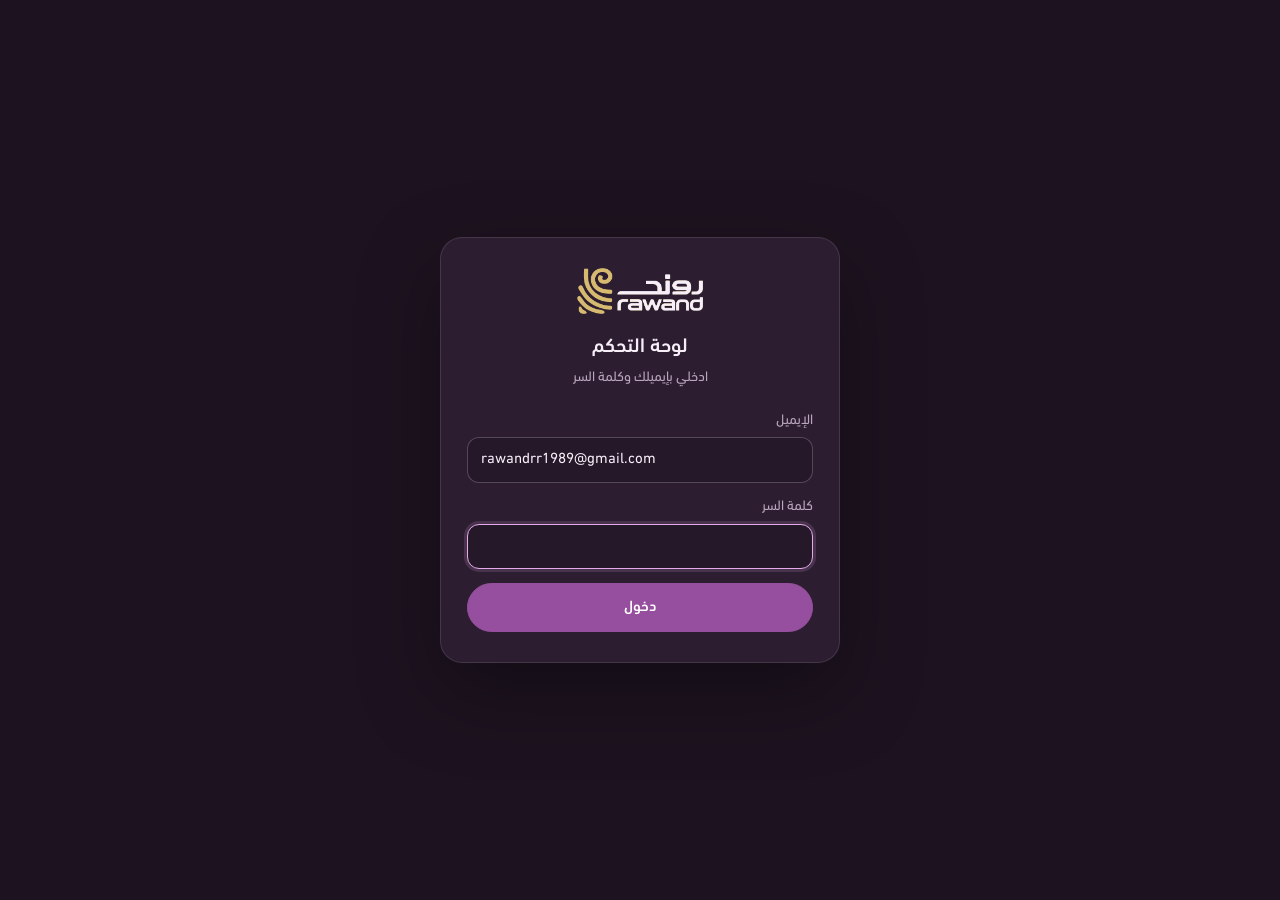
==== commit 65900bb9: "Stats: visitor country, clearer traffic sources, recent visitors - Admin stats: new "من أي بلد" pane" ====
--- a/admin/index.html
+++ b/admin/index.html
@@ -143,6 +143,16 @@
 .hb-row .tr{grid-column:1/-1;height:6px;border-radius:6px;background:var(--bg2);overflow:hidden}
 .hb-row .tr i{display:block;height:100%;border-radius:6px;background:linear-gradient(90deg,var(--orchid),var(--orchid-hi))}
 .hb-empty{color:var(--dim);font-size:14px}
+.hb-row .v small{color:var(--dim);font-size:12.5px;margin-inline-start:6px}
+.hb-row .v small.ok{color:var(--done)}
+.hint{color:var(--muted);font-size:13.5px;line-height:1.7;background:var(--bg2);border:1px dashed var(--line2);border-radius:12px;padding:10px 12px;margin-top:12px}
+.vt-wrap{overflow-x:auto}
+.vt{width:100%;border-collapse:collapse;font-size:14px}
+.vt th{color:var(--dim);font-weight:400;font-size:12.5px;text-align:start;padding:6px 10px;border-bottom:1px solid var(--line);white-space:nowrap}
+.vt td{padding:9px 10px;border-bottom:1px solid var(--line);white-space:nowrap}
+.vt tr:last-child td{border-bottom:0}
+.vt .tag{display:inline-block;border-radius:999px;padding:1px 9px;font-size:12px;color:var(--done);border:1px solid rgba(95,211,154,.35);margin-inline-start:6px}
+.vt .dim{color:var(--dim)}
 
 /* ---------- projects & reviews ---------- */
 .cards{display:grid;grid-template-columns:repeat(auto-fill,minmax(250px,1fr));gap:14px}
@@ -498,12 +508,18 @@
 var stDays=30;
 $('#stRange').addEventListener('click',function(e){var b=e.target.closest('.chip');if(!b)return;stDays=+b.dataset.d;$$('#stRange .chip').forEach(function(c){c.setAttribute('aria-pressed',c===b)});loadStats()});
 function since(days){var d=new Date();d.setHours(0,0,0,0);d.setDate(d.getDate()-(days-1));return d}
+var GEO_OK=true;
 function fetchEvents(from){
-  var all=[], page=0, size=1000;
+  var all=[], page=0, size=1000, cols='created_at,type,label,ref,device,lang,sid,country,city';
+  GEO_OK=true;
   function next(){
-    return sb.from('events').select('created_at,type,label,ref,device,lang,sid').gte('created_at',from.toISOString())
+    return sb.from('events').select(cols).gte('created_at',from.toISOString())
       .order('created_at',{ascending:true}).range(page*size,page*size+size-1).then(function(r){
-        if(r.error) throw r.error;
+        if(r.error){
+          // the country columns don't exist until supabase/analytics-upgrade.sql is run: keep the page working without them
+          if(GEO_OK&&/country|city|column/i.test(r.error.message||'')){GEO_OK=false;cols='created_at,type,label,ref,device,lang,sid';page=0;all=[];return next()}
+          throw r.error;
+        }
         all=all.concat(r.data||[]);
         if((r.data||[]).length===size&&page<40){page++;return next()}
         return all;
@@ -525,13 +541,43 @@
   var mx=rows[0][1];
   return '<div class="hb">'+rows.map(function(r){
     var name=map?(map[r[0]]||r[0]):r[0];
-    return '<div class="hb-row"><span class="lb" title="'+esc(name)+'">'+esc(name)+'</span><span class="v">'+n(r[1])+'</span><span class="tr"><i style="width:'+Math.max(3,r[1]/mx*100)+'%"></i></span></div>';
+    return '<div class="hb-row"><span class="lb" title="'+esc(name)+'">'+esc(name)+'</span><span class="v">'+n(r[1])+(r[2]?r[2]:'')+'</span><span class="tr"><i style="width:'+Math.max(3,r[1]/mx*100)+'%"></i></span></div>';
   }).join('')+'</div>';
 }
 var EVT={view:'فتح الموقع',whatsapp:'ضغط واتساب',request:'إرسال طلب',cta:'زر «اطلب تصميمك»',service:'طلب من قسم الخدمات',gallery:'فتح معرض الأعمال',filter:'فلترة المعرض',image:'فتح صورة',email:'ضغط الإيميل',lang:'تغيير اللغة',mode:'تغيير الوضع الليلي',outbound:'رابط خارجي'};
 var DEV={mobile:'موبايل',desktop:'كمبيوتر',tablet:'تابلت'};
 var FIL={all:'الكل',social:'سوشيال ميديا',logo:'شعارات',identity:'هوية بصرية',motion:'موشن'};
 var SVC={identity:'هوية بصرية',social:'سوشيال ميديا',logo:'شعار',motion:'موشن',print:'مطبوعات',presentation:'عروض تقديمية'};
+var CONTACT={whatsapp:1,request:1,email:1};
+// friendly names for the sites and apps people arrive from (the raw address is still what's stored)
+var SRC=[[/android\.gm|mail\.google|gmail|outlook|^mail\./i,'إيميل'],[/instagram|^ig$|^ig_/i,'إنستغرام'],[/messenger/i,'ماسنجر'],[/facebook|fb\.me|^fb\.|^fb$|^fb_/i,'فيسبوك'],[/whatsapp|wa\.me/i,'واتساب'],[/googlequicksearch|google|gstatic/i,'جوجل'],[/bing\./i,'بينغ'],[/duckduckgo/i,'دك دك غو'],[/yahoo/i,'ياهو'],[/behance/i,'بيهانس'],[/dribbble/i,'دريبل'],[/linkedin|lnkd\.in/i,'لينكدإن'],[/^t\.co$|twitter|^x\.com$/i,'إكس (تويتر)'],[/telegram|^t\.me$/i,'تيليجرام'],[/tiktok/i,'تيك توك'],[/snapchat/i,'سناب شات'],[/pinterest/i,'بنترست'],[/youtube|youtu\.be/i,'يوتيوب'],[/fiverr/i,'Fiverr'],[/upwork/i,'Upwork'],[/mostaql/i,'مستقل'],[/khamsat/i,'خمسات'],[/github/i,'جيت هب'],[/chatgpt|openai/i,'ChatGPT'],[/claude\.ai/i,'Claude']];
+function srcName(ref){
+  if(!ref) return 'دخول مباشر / واتساب';
+  for(var i=0;i<SRC.length;i++) if(SRC[i][0].test(ref)) return SRC[i][1];
+  return String(ref).replace(/^android-app:\/\//,'');
+}
+var REGION=null; try{REGION=new Intl.DisplayNames(['ar'],{type:'region'})}catch(e){}
+function countryName(c){ try{return (REGION&&REGION.of(c))||c}catch(e){return c} }
+// one row per visit (browser session): where from, which country, what they did
+function sessionsOf(ev){
+  var m={}, out=[];
+  ev.forEach(function(e){
+    var s=m[e.sid];
+    if(!s){s=m[e.sid]={sid:e.sid,t:e.created_at,ref:'',country:'',city:'',device:e.device,lang:e.lang,acts:0,contact:false,lastAct:''};out.push(s)}
+    if(!s.ref&&e.ref) s.ref=e.ref;
+    if(!s.country&&e.country) s.country=e.country;
+    if(!s.city&&e.city) s.city=e.city;
+    if(e.type!=='view'){s.acts++;s.lastAct=e.type;if(CONTACT[e.type]) s.contact=true}
+  });
+  return out;
+}
+function groupSessions(list,keyFn){
+  var m={};
+  list.forEach(function(s){var k=keyFn(s);if(!k)return;var g=m[k]||(m[k]=[k,0,0]);g[1]++;if(s.contact)g[2]++});
+  return Object.keys(m).map(function(k){return m[k]}).sort(function(a,b){return b[1]-a[1]||b[2]-a[2]})
+    .map(function(g){return[g[0],g[1],g[2]?' <small class="ok">· '+n(g[2])+' تواصل</small>':'']});
+}
+function fmtTime(iso){return new Date(iso).toLocaleString('ar-EG-u-nu-latn',{day:'numeric',month:'short',hour:'2-digit',minute:'2-digit'})}
 function dayKey(d){return d.getFullYear()+'-'+(d.getMonth()+1)+'-'+d.getDate()}
 function renderStats(ev,from){
   var visitors=uniq(ev,'sid');
@@ -555,7 +601,15 @@
     series.forEach(function(x){x.u=Object.keys(x.s).length});
   }
 
-  var refs=count(views,function(e){return e.ref||'دخول مباشر / واتساب'});
+  var sess=sessionsOf(ev);
+  var refs=groupSessions(sess,function(s){return srcName(s.ref)});
+  var knownC=sess.filter(function(s){return s.country});
+  var countries=groupSessions(knownC,function(s){return countryName(s.country)});
+  var unknownC=sess.length-knownC.length;
+  var cities=groupSessions(sess.filter(function(s){return s.city}),function(s){return s.city+(s.country?'، '+countryName(s.country):'')});
+  var geoHint=!GEO_OK?'<div class="hint">الدولة لسا مش مفعّلة: افتحي Supabase ← SQL Editor وشغّلي ملف <b>supabase/analytics-upgrade.sql</b> مرة وحدة، وبعدها كل زيارة جديدة بتظهر معها دولتها.</div>'
+    :(!knownC.length?'<div class="hint">لسا ما وصلت بيانات الدولة. الزيارات الجديدة هي اللي بتظهر هون.</div>':(unknownC?'<div class="hint">'+n(unknownC)+' زائر بدون دولة (زيارات قبل تفعيل الدولة).</div>':''));
+  var recent=sess.slice(-15).reverse();
   var imgs=count(ev.filter(function(e){return e.type==='image'}),'label');
   var svcs=count(ev.filter(function(e){return e.type==='service'||e.type==='request'}),function(e){return SVC[e.label]||e.label});
   var filters=count(ev.filter(function(e){return e.type==='filter'&&e.label!=='all'}),'label');
@@ -574,8 +628,13 @@
     '<div class="panel"><h3>'+(hourly?'الزوار حسب الساعة (اليوم)':'الزوار كل يوم')+'<span>مرّري على العمود لتشوفي الرقم</span></h3>'+chart(series,hourly)+'</div>'+
     '<div class="grid2">'+
       '<div class="panel"><h3>شو بيعملوا بالموقع</h3>'+hbars(acts,EVT,8)+'</div>'+
-      '<div class="panel"><h3>من وين بيجوا</h3>'+hbars(refs,null,7)+'</div>'+
+      '<div class="panel"><h3>من وين بيجوا<span>زوار · كم واحد تواصل</span></h3>'+hbars(refs,null,8)+'</div>'+
     '</div>'+
+    '<div class="grid2"'+(cities.length?'':' style="grid-template-columns:1fr"')+'>'+
+      '<div class="panel"><h3>من أي بلد<span>زوار · كم واحد تواصل</span></h3>'+hbars(countries,null,10)+geoHint+'</div>'+
+      (cities.length?'<div class="panel"><h3>من أي مدينة</h3>'+hbars(cities,null,10)+'</div>':'')+
+    '</div>'+
+    '<div class="panel" style="margin-top:12px"><h3>آخر الزوار<span>آخر '+n(recent.length)+' زيارة · بدون أي بيانات شخصية</span></h3>'+visitorsTable(recent)+'</div>'+
     '<div class="grid3">'+
       '<div class="panel"><h3>أكثر الصور فتحاً</h3>'+hbars(imgs,null,6)+'</div>'+
       '<div class="panel"><h3>الخدمات المطلوبة</h3>'+hbars(svcs,null,6)+'</div>'+
@@ -585,6 +644,14 @@
       '<div class="panel"><h3>الأجهزة</h3>'+hbars(devs,DEV,3)+'</div>'+
       '<div class="panel"><h3>لغة التصفح</h3>'+hbars(langs,null,2)+'</div>'+
     '</div>';
+}
+function visitorsTable(rows){
+  if(!rows.length) return '<div class="hb-empty">لسا ما في زوار.</div>';
+  return '<div class="vt-wrap"><table class="vt"><thead><tr><th>الوقت</th><th>الدولة</th><th>من وين إجا</th><th>الجهاز</th><th>اللغة</th><th>شو عمل</th></tr></thead><tbody>'+rows.map(function(s){
+    var place=s.country?(s.city?esc(s.city)+'، ':'')+esc(countryName(s.country)):'<span class="dim">—</span>';
+    var did=s.acts?n(s.acts)+' تفاعل'+(s.lastAct?' · آخرها: '+esc(EVT[s.lastAct]||s.lastAct):''):'<span class="dim">تصفّح فقط</span>';
+    return '<tr><td>'+esc(fmtTime(s.t))+'</td><td>'+place+'</td><td>'+esc(srcName(s.ref))+'</td><td>'+esc(DEV[s.device]||'—')+'</td><td>'+(s.lang==='en'?'إنجليزي':'عربي')+'</td><td>'+did+(s.contact?'<span class="tag">تواصل</span>':'')+'</td></tr>';
+  }).join('')+'</tbody></table></div>';
 }
 function kpi(t,v,sub,pct){return '<div class="kpi"><small>'+t+'</small><b>'+(pct?n(v)+'%':n(v))+'</b><i>'+esc(pct?'من الزوار راسلوكي':sub)+'</i></div>'}
 function chart(series,hourly){
@@ -744,7 +811,7 @@
 }
 function renderReviews(){
   var L=$('#rvList');
-  if(!RV.length){L.innerHTML='<div class="empty" style="grid-column:1/-1"><b>ما في آراء</b>اضغطي «رأي جديد» لتضيفي أول رأي.</div>';return}
+  if(!RV.length){L.innerHTML='<div class="empty" style="grid-column:1/-1"><b>ما في آراء باللوحة لسا</b>الآراء العشرة الموجودة بالموقع حالياً ممكن تنقليها لهون بكبسة، لتصيري تتحكمي فيها.<br><br><button class="btn pri" type="button" id="rvImport">انقلي الآراء الحالية للوحة</button></div>';return}
   L.innerHTML=RV.map(function(r,i){
     return '<article class="rv'+(r.published?'':' off')+'" data-id="'+r.id+'">'+
       '<div class="st">'+'★★★★★'.slice(0,r.rating)+'<span style="color:var(--dim)">'+'★★★★★'.slice(r.rating)+'</span></div>'+
@@ -763,6 +830,12 @@
   if(a==='edit') return openReview(r);
   if(a==='del'){ if(!confirm('أكيد بدك تحذفي رأي «'+r.name_ar+'»؟')) return;
     sb.from('reviews').delete().eq('id',id).then(function(x){if(x.error)return fail(x.error);RV.splice(i,1);renderReviews();toast('انحذف الرأي')}); }
+});
+var SEED=[{"text_ar": "مبدعة ومحترفة في عملها، تهتم بالتفاصيل وتحرص على رضا العميل. النتيجة كانت فوق التوقعات، ولن يكون هذا آخر تعامل بيننا.", "text_en": "Creative and professional, she pays attention to detail and cares about client satisfaction. The result exceeded expectations, and this won’t be our last project together.", "avatar": "woman", "name_ar": "مريم العنزي", "name_en": "Mariam Al-Anazi", "project_ar": "تصميم سوشيال ميديا", "project_en": "Social media design", "rating": 5, "sort": 1}, {"text_ar": "أكثر ما أعجبني في التعامل مع روند هو صبرها ومرونتها في تنفيذ الملاحظات. لم تتوقف حتى تأكدت أن التصميم مناسب تمامًا لما أحتاجه. شكرًا على هذا العمل الرائع.", "text_en": "What I liked most about working with Rawand was her patience and flexibility with feedback. She didn’t stop until she was sure the design fit exactly what I needed. Thank you for this great work.", "avatar": "man", "name_ar": "أبو عمر", "name_en": "Abu Omar", "project_ar": "تصميم شعار", "project_en": "Logo design", "rating": 5, "sort": 2}, {"text_ar": "التصاميم كانت جميلة ومتناسقة مع هوية مشروعنا. روند مبدعة ومتعاونة، وتفهم المطلوب من أول مرة. سعيدة جدًا بالتعامل معها.", "text_en": "The designs were beautiful and consistent with our project’s identity. Rawand is creative and cooperative, and understands what’s needed from the first time. Very happy working with her.", "avatar": "man", "name_ar": "محمد إبراهيم", "name_en": "Mohammed Ibrahim", "project_ar": "تصاميم سوشيال ميديا", "project_en": "Social media designs", "rating": 5, "sort": 3}, {"text_ar": "كنت أبحث عن هوية بصرية تعبّر عن مشروعي، وروند استطاعت تحويل أفكاري إلى تصميم متكامل ومميز. أعجبني اهتمامها بالتفاصيل وحرصها على تقديم أفضل نتيجة.", "text_en": "I was looking for a visual identity that expresses my project, and Rawand turned my ideas into a complete, distinctive design. I loved her attention to detail and her care to deliver the best result.", "avatar": "woman", "name_ar": "فاطمة زعرب", "name_en": "Fatima Zorob", "project_ar": "هوية بصرية", "project_en": "Visual identity", "rating": 5, "sort": 4}, {"text_ar": "أنصح بشدة بالتعامل معها… لطيفة جداً وتعرف عملها تماماً. التصميم الذي أرسلته رائع ويلبّي احتياجاتي بالضبط، وكل المطلوب أُنجز بالكامل وفي وقت قصير جداً. سأتعامل معها بالتأكيد في أعمالي القادمة. روند، أنتِ خبيرة… استمري.", "text_en": "I highly recommend this freelancer… she is very kind and knows exactly her work. The design that she sent me looks great and awesome. The design meets exactly my needs. All things required has been completely done. I will definitely hire her again for my future works. The work has been done in a very short time. Rawand, you are an expert… keep it up.", "avatar": "woman", "name_ar": "عميل على منصة العمل الحر", "name_en": "Freelance platform client", "project_ar": "تصميم منشور سوشيال ميديا", "project_en": "Social media post design", "rating": 5, "sort": 5}, {"text_ar": "مبدعة جداً ولطيفة ومتعاونة، والعمل معها سهل. شرحت المطلوب مرة واحدة فقط ونفّذت كل شيء بشكل صحيح ومثالي وفي وقت قياسي! من الصعب أن تجد مستقلاً بهذه الموهبة هذه الأيام. سأعمل معها مجدداً بالتأكيد!", "text_en": "Extremely creative and super friendly and helpful + really easy to work with. Only gave the job description once and she got everything right and perfectly done with a time record! Really hard to get hold of a freelancer with all this talent nowadays! Definitely going to work with her again!!", "avatar": "man", "name_ar": "عميل على منصة العمل الحر", "name_en": "Freelance platform client", "project_ar": "تصاميم بطاقات هدايا وأظرف", "project_en": "Gift card & envelope designs", "rating": 5, "sort": 6}, {"text_ar": "قدّمت روند التصميم الكامل لمشروع كتابي. مبدعة ونفّذت العمل تماماً كما أردنا، وتتميز بأنها متعاونة ومتفهّمة وصبورة ومبدعة. أنصح بالعمل معها، ولن أتردد في طلبها لأي عمل جديد. شكراً روند.", "text_en": "Rawand provided the full design of my book project. She is creative and did my job exactly as we wished. She has the following qualities: helpful, understanding, patient and creative. I recommend working with her, and if I need a new job, I will not hesitate to ask her to do it. Thank you Rawand.", "avatar": "man", "name_ar": "أ. حمد", "name_en": "Mr. Hamad", "project_ar": "تصميم كتاب", "project_en": "Book design", "rating": 5, "sort": 7}, {"text_ar": "نفّذت روند ما طلبته بالضبط، وكانت مثابرة حتى أنجزت المهام بما يرضيني. عمل رائع، وسأتعامل معها بالتأكيد في أعمال قادمة.", "text_en": "Rawand did exactly what I had asked for. She was relentless to complete the tasks to my satisfaction. Great work. Will definitely be using her for future work.", "avatar": "man", "name_ar": "عميل على منصة العمل الحر", "name_en": "Freelance platform client", "project_ar": "تصميم شعار", "project_en": "Logo design", "rating": 5, "sort": 8}, {"text_ar": "مصممة فوتوشوب رائعة جداً، وسريعة في الرد، وتهتم بكل التفاصيل. سعيد جداً بالعمل معك.", "text_en": "Very great Photoshop designer and quick response, also she takes care of each detail. Really happy working with you.", "avatar": "woman", "name_ar": "عميل على منصة العمل الحر", "name_en": "Freelance platform client", "project_ar": "تصاميم إعلانات", "project_en": "Ad designs", "rating": 5, "sort": 9}, {"text_ar": "سعيد بالتعامل معك، وأكثر ما أعجبني الاحترافية وسرعة التنفيذ والمرونة في التعديلات. يسعدني التعامل معك مرة أخرى.", "text_en": "Happy to deal with you, and the thing I liked most is the professionalism, speed of implementation and flexibility in modifications. I am happy to deal with you again.", "avatar": "man", "name_ar": "عميل على منصة العمل الحر", "name_en": "Freelance platform client", "project_ar": "مشروع تصميم", "project_en": "Design project", "rating": 5, "sort": 10}];
+$('#rvList').addEventListener('click',function(e){
+  var b=e.target.closest('#rvImport'); if(!b) return;
+  b.disabled=true; b.textContent='جاري النقل…';
+  sb.from('reviews').insert(SEED).then(function(x){ if(x.error){b.disabled=false;b.textContent='انقلي الآراء الحالية للوحة';return fail(x.error)} toast('انتقلت الآراء ⭐'); loadReviews(); });
 });
 var rvEdit=null, rvRating=5, rvAv='woman';
 function paintStars(){$('#rStars').innerHTML=[1,2,3,4,5].map(function(k){return '<button type="button" data-k="'+k+'" class="'+(k<=rvRating?'on':'')+'" aria-label="'+k+'">★</button>'}).join('')}
